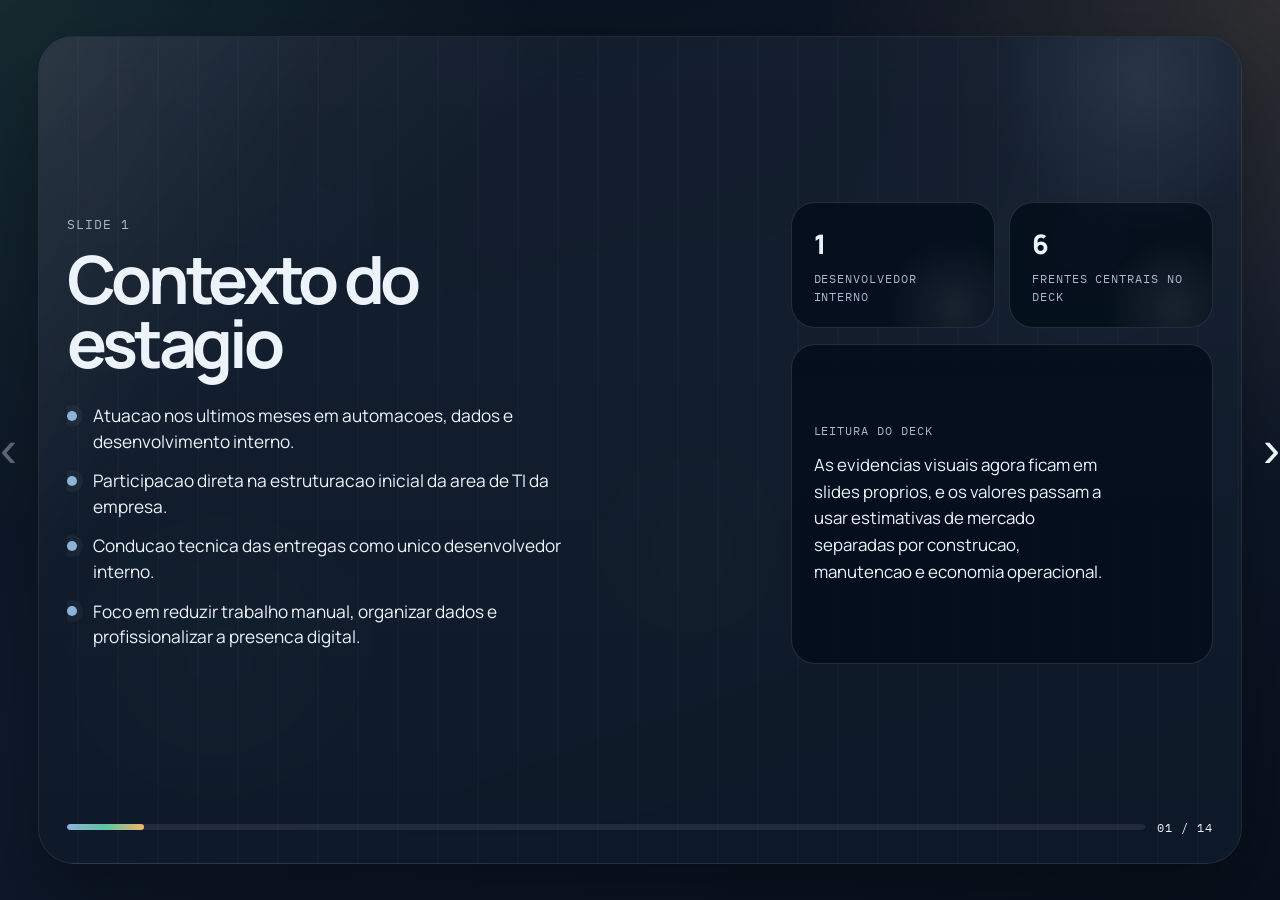
==== pages/slides-efetivacao/index.html @ 2daa108d "feat: adicionar estilo e estrutura para apresentação de slides - Criação do arquivo CSS para estiliz" ====
<!DOCTYPE html>
<html lang="pt-BR">
<head>
    <meta charset="UTF-8">
    <meta name="viewport" content="width=device-width, initial-scale=1.0">
    <title>Avaliacao de Estagio e Efetivacao</title>
    <link rel="icon" href="../../public/favicon.svg" type="image/svg+xml">
    <link rel="preconnect" href="https://fonts.googleapis.com">
    <link rel="preconnect" href="https://fonts.gstatic.com" crossorigin>
    <link href="https://fonts.googleapis.com/css2?family=Manrope:wght@400;500;600;700;800&family=IBM+Plex+Mono:wght@400;500&display=swap" rel="stylesheet">
    <link rel="stylesheet" href="styles.css">
</head>
<body>
    <div class="page-shell">
        <div class="ambient ambient-a"></div>
        <div class="ambient ambient-b"></div>
        <div class="ambient ambient-c"></div>

        <div class="deck-stage">
            <button class="nav-arrow prev" type="button" aria-label="Slide anterior">
                <span aria-hidden="true">&#8249;</span>
            </button>

            <div class="deck-card">
                <main class="deck">
                    <section class="slide active accent-slate" data-title="Contexto">
                        <div class="slide-grid">
                            <div class="slide-copy">
                                <p class="eyebrow">Slide 1</p>
                                <h2>Contexto do estagio</h2>
                                <ul class="bullet-list">
                                    <li>Atuacao nos ultimos meses em automacoes, dados e desenvolvimento interno.</li>
                                    <li>Participacao direta na estruturacao inicial da area de TI da empresa.</li>
                                    <li>Conducao tecnica das entregas como unico desenvolvedor interno.</li>
                                    <li>Foco em reduzir trabalho manual, organizar dados e profissionalizar a presenca digital.</li>
                                </ul>
                            </div>
                            <aside class="impact-panel">
                                <div class="metric-strip">
                                    <div class="metric-card">
                                        <span class="metric-value">1</span>
                                        <span class="metric-label">desenvolvedor interno</span>
                                    </div>
                                    <div class="metric-card">
                                        <span class="metric-value">6</span>
                                        <span class="metric-label">frentes centrais no deck</span>
                                    </div>
                                </div>
                                <div class="impact-card">
                                    <span class="impact-label">Leitura do deck</span>
                                    <p>As evidencias visuais agora ficam em slides proprios, e os valores passam a usar estimativas de mercado separadas por construcao, manutencao e economia operacional.</p>
                                </div>
                            </aside>
                        </div>
                    </section>

                    <section class="slide accent-emerald" data-title="RPA TMS Visual">
                        <div class="showcase-shell">
                            <div class="showcase-head">
                                <p class="eyebrow">Slide 2</p>
                                <h2 class="showcase-title">RPA TMS em operacao</h2>
                                <p class="showcase-summary">Registro real da automacao executando a rotina que antes dependia de trabalho repetitivo no TMS.</p>
                            </div>
                            <div class="showcase-frame">
                                <img class="showcase-image" src="images/foto1.png" alt="Automacao RPA TMS em execucao">
                            </div>
                            <div class="showcase-notes">
                                <article class="showcase-note wide">
                                    <h3>O que a imagem representa</h3>
                                    <ul class="detail-list">
                                        <li>Execucao automatica de cliques e navegacao no ambiente operacional do TMS.</li>
                                        <li>Substituicao de uma rotina repetitiva e sujeita a variacao manual.</li>
                                        <li>Exemplo pratico da automacao que gerou ganho recorrente de tempo para a operacao.</li>
                                    </ul>
                                </article>
                                <article class="showcase-note">
                                    <span class="impact-label">Mercado</span>
                                    <p>Projeto equivalente: R$ 12-16 mil.</p>
                                </article>
                                <article class="showcase-note">
                                    <span class="impact-label">Ganho</span>
                                    <p>160 horas por mes voltaram para a equipe.</p>
                                </article>
                            </div>
                        </div>
                    </section>

                    <section class="slide accent-amber" data-title="Metodo das Estimativas">
                        <div class="slide-grid">
                            <div class="slide-copy">
                                <p class="eyebrow">Slide 3</p>
                                <h2 class="wide-title">Metodo das estimativas</h2>
                                <ul class="bullet-list">
                                    <li>Os valores mostram equivalentes de mercado 2025-2026 para contratar fornecedor externo ou consultoria.</li>
                                    <li>Automacoes usam referencia publica de consultoria em torno de R$ 160/h.</li>
                                    <li>Site institucional usa faixa publicada para desenvolvimento profissional e manutencao mensal.</li>
                                    <li>CMS e ETL usam referencia de software sob medida entre R$ 120/h e R$ 180/h, com horas inferidas pelo escopo entregue.</li>
                                </ul>
                            </div>
                            <aside class="impact-panel">
                                <div class="estimate-grid">
                                    <article class="estimate-card">
                                        <span class="estimate-value">R$ 160/h</span>
                                        <span class="estimate-label">consultoria / analise de sistemas</span>
                                    </article>
                                    <article class="estimate-card">
                                        <span class="estimate-value">R$ 120-180/h</span>
                                        <span class="estimate-label">software sob medida</span>
                                    </article>
                                    <article class="estimate-card">
                                        <span class="estimate-value">R$ 45</span>
                                        <span class="estimate-label">Power BI Pro por usuario / mes</span>
                                    </article>
                                    <article class="estimate-card">
                                        <span class="estimate-value">R$ 200-800</span>
                                        <span class="estimate-label">manutencao mensal de site</span>
                                    </article>
                                </div>
                                <div class="impact-card">
                                    <span class="impact-label">Fontes usadas</span>
                                    <p>CFA, Portal Salario com base no CAGED, Huios Web, Hostinger, Aegis AI, JK Consultoria, Eden e editais publicos de 2025 para licenciamento Power BI.</p>
                                </div>
                                <p class="source-note">As horas de cada projeto sao inferencias conservadoras pelo escopo mostrado, nao um contrato fechado de mercado.</p>
                            </aside>
                        </div>
                    </section>

                    <section class="slide accent-emerald" data-title="Automacao RPA TMS">
                        <div class="slide-grid">
                            <div class="slide-copy">
                                <p class="eyebrow">Slide 4</p>
                                <h2>Automacao RPA TMS</h2>
                                <ul class="bullet-list">
                                    <li>Automacao de cliques em uma rotina do TMS antes executada manualmente por cerca de 5 pessoas.</li>
                                    <li>Cada ciclo consumia em torno de 20 minutos e a automacao recupera aproximadamente 160 horas por mes.</li>
                                    <li>O equivalente de mercado para construir esse fluxo fica entre R$ 12 mil e R$ 16 mil.</li>
                                    <li>Se a sustentacao fosse terceirizada, a faixa conservadora seria de R$ 600 a R$ 1.000 por mes.</li>
                                </ul>
                            </div>
                            <aside class="impact-panel">
                                <div class="estimate-grid">
                                    <article class="estimate-card">
                                        <span class="estimate-value">R$ 12-16 mil</span>
                                        <span class="estimate-label">equivalente de construcao</span>
                                    </article>
                                    <article class="estimate-card">
                                        <span class="estimate-value">R$ 600-1.000</span>
                                        <span class="estimate-label">sustentacao externa / mes</span>
                                    </article>
                                    <article class="estimate-card full">
                                        <span class="estimate-value">R$ 27 mil / ano</span>
                                        <span class="estimate-label">economia operacional direta com 160h / mes e base salarial de logistica</span>
                                    </article>
                                </div>
                                <div class="impact-card">
                                    <span class="impact-label">Faixa do 1o ano</span>
                                    <p>Somando construcao interna, manutencao evitada e horas operacionais devolvidas, o equivalente conservador fica entre R$ 46 mil e R$ 55 mil no primeiro ano.</p>
                                </div>
                                <p class="source-note">Base: CFA 2025 para hora tecnica e Portal Salario 03/2026 para assistente de logistica de transporte.</p>
                            </aside>
                        </div>
                    </section>

                    <section class="slide accent-slate" data-title="SIPROQUIM Visual">
                        <div class="showcase-shell">
                            <div class="showcase-head">
                                <p class="eyebrow">Slide 5</p>
                                <h2 class="showcase-title">Processo SIPROQUIM</h2>
                                <p class="showcase-summary">Captura do fluxo que passou a ser controlado e acompanhado automaticamente.</p>
                            </div>
                            <div class="showcase-frame">
                                <img class="showcase-image" src="images/foto2.png" alt="Processo SIPROQUIM automatizado">
                            </div>
                            <div class="showcase-notes">
                                <article class="showcase-note wide">
                                    <h3>Leitura rapida da imagem</h3>
                                    <ul class="detail-list">
                                        <li>Representa a etapa central do processo de regularizacao automatizado.</li>
                                        <li>Ajuda a visualizar o ganho de controle sobre um fluxo sensivel para conformidade.</li>
                                        <li>Mostra a passagem de um processo manual e lento para uma rotina mais rastreavel.</li>
                                    </ul>
                                </article>
                                <article class="showcase-note">
                                    <span class="impact-label">Prazo</span>
                                    <p>Menos de 1 dia no fluxo atual.</p>
                                </article>
                                <article class="showcase-note">
                                    <span class="impact-label">Mercado</span>
                                    <p>Entrega comparavel a R$ 9-13 mil.</p>
                                </article>
                            </div>
                        </div>
                    </section>

                    <section class="slide accent-slate" data-title="Automacao SIPROQUIM">
                        <div class="slide-grid">
                            <div class="slide-copy">
                                <p class="eyebrow">Slide 6</p>
                                <h2 class="wide-title">Automacao SIPROQUIM</h2>
                                <ul class="bullet-list">
                                    <li>O fluxo de regularizacao saiu de um prazo de 14 a 15 dias para processamento em menos de 1 dia.</li>
                                    <li>A automacao assumiu envio, controle e acompanhamento de um processo antes fortemente manual.</li>
                                    <li>O equivalente externo para construir esse fluxo fica entre R$ 9 mil e R$ 13 mil.</li>
                                    <li>A sustentacao terceirizada ficaria entre R$ 500 e R$ 800 por mes.</li>
                                </ul>
                            </div>
                            <aside class="impact-panel">
                                <div class="estimate-grid">
                                    <article class="estimate-card">
                                        <span class="estimate-value">R$ 9-13 mil</span>
                                        <span class="estimate-label">equivalente de construcao</span>
                                    </article>
                                    <article class="estimate-card">
                                        <span class="estimate-value">R$ 500-800</span>
                                        <span class="estimate-label">sustentacao externa / mes</span>
                                    </article>
                                    <article class="estimate-card full">
                                        <span class="estimate-value">15 dias -&gt; &lt; 1 dia</span>
                                        <span class="estimate-label">reducao de prazo com mais previsibilidade regulatoria</span>
                                    </article>
                                </div>
                                <div class="impact-card">
                                    <span class="impact-label">Faixa do 1o ano</span>
                                    <p>O primeiro ano de entrega equivalente varia entre R$ 15 mil e R$ 23 mil, sem monetizar o risco regulatorio reduzido por falta de historico interno de multas.</p>
                                </div>
                                <p class="source-note">Base: CFA 2025 para hora tecnica. O beneficio regulatorio foi mantido qualitativo para evitar um numero arbitrario.</p>
                            </aside>
                        </div>
                    </section>

                    <section class="slide accent-amber" data-title="Site Institucional">
                        <div class="site-overview">
                            <header class="site-overview-header">
                                <div class="site-heading-block">
                                    <p class="eyebrow">Slide 7</p>
                                    <h2 class="site-title">Evolucao do site institucional</h2>
                                    <p class="site-lead">A entrega saiu de um portal institucional inicial para uma base mais madura, pronta para CMS, novas secoes e manutencao mais previsivel.</p>
                                </div>
                                <div class="site-value-rail">
                                    <article class="site-value-pill">
                                        <span class="site-value-label">Primeira versao</span>
                                        <strong>R$ 3-8 mil</strong>
                                    </article>
                                    <article class="site-value-pill">
                                        <span class="site-value-label">Segunda versao</span>
                                        <strong>R$ 8-25 mil</strong>
                                    </article>
                                    <article class="site-value-pill wide">
                                        <span class="site-value-label">Faixa do 1o ano</span>
                                        <strong>R$ 12-45 mil</strong>
                                    </article>
                                </div>
                            </header>

                            <div class="site-showcase-grid">
                                <article class="site-stage-card">
                                    <div class="site-stage-top">
                                        <span class="site-stage-tag">Primeira versao</span>
                                        <h3>Portal institucional inicial</h3>
                                    </div>
                                    <div class="site-stage-frame">
                                        <img class="site-stage-image" src="images/foto3.png" alt="Primeira versao do site institucional da Rodogarcia">
                                    </div>
                                    <ul class="detail-list compact-detail-list">
                                        <li>Estrutura inicial do portal institucional da Rodogarcia.</li>
                                        <li>Apresentacao de empresa, servicos e presenca digital propria.</li>
                                    </ul>
                                </article>

                                <article class="site-stage-card emphasis">
                                    <div class="site-stage-top">
                                        <span class="site-stage-tag">Segunda versao</span>
                                        <h3>Evolucao em construcao</h3>
                                    </div>
                                    <div class="site-stage-frame">
                                        <img class="site-stage-image" src="images/foto6.png" alt="Segunda versao do site da Rodogarcia em desenvolvimento">
                                    </div>
                                    <ul class="detail-list compact-detail-list">
                                        <li>Evolucao visual, estrutural e de maturidade do projeto.</li>
                                        <li>Base preparada para crescer junto do CMS e de novas funcoes.</li>
                                    </ul>
                                </article>
                            </div>

                        </div>
                    </section>

                    <section class="slide accent-emerald" data-title="CMS Visual">
                        <div class="showcase-shell">
                            <div class="showcase-head">
                                <p class="eyebrow">Slide 8</p>
                                <h2 class="showcase-title">Dashboard do CMS</h2>
                                <p class="showcase-summary">Painel administrativo criado separadamente do portal publico para dar autonomia de gestao e abrir espaco para novas funcoes.</p>
                            </div>
                            <div class="showcase-frame">
                                <img class="showcase-image" src="images/foto7.png" alt="Dashboard do CMS do site">
                            </div>
                            <div class="showcase-notes">
                                <article class="showcase-note wide">
                                    <h3>O que mudou com o CMS</h3>
                                    <ul class="detail-list">
                                        <li>A imagem mostra a camada administrativa criada para gestao de conteudo.</li>
                                        <li>O sistema foi separado do site publico para permitir manutencao e evolucao com menos risco.</li>
                                        <li>Com isso, o portal deixa de ser so institucional e passa a ter operacao propria.</li>
                                    </ul>
                                </article>
                                <article class="showcase-note">
                                    <span class="impact-label">Construcao</span>
                                    <p>Faixa de R$ 10-22 mil.</p>
                                </article>
                                <article class="showcase-note">
                                    <span class="impact-label">Manutencao</span>
                                    <p>Faixa de R$ 500-1.100 por mes.</p>
                                </article>
                            </div>
                        </div>
                    </section>

                    <section class="slide accent-emerald" data-title="CMS para Marketing">
                        <div class="slide-grid">
                            <div class="slide-copy">
                                <p class="eyebrow">Slide 9</p>
                                <h2 class="wide-title">Sistema CMS para marketing</h2>
                                <ul class="bullet-list">
                                    <li>O site deixou de ser apenas institucional e passou a contar com uma camada administrativa separada.</li>
                                    <li>Considerando desenvolvimento sob medida, o equivalente externo fica entre R$ 10 mil e R$ 22 mil.</li>
                                    <li>Para manutencao e ajustes evolutivos, a faixa conservadora seria de R$ 500 a R$ 1.100 por mes.</li>
                                    <li>Isso reduz dependencia tecnica para publicacao e prepara o projeto para novas funcionalidades.</li>
                                </ul>
                            </div>
                            <aside class="impact-panel">
                                <div class="estimate-grid">
                                    <article class="estimate-card">
                                        <span class="estimate-value">R$ 10-22 mil</span>
                                        <span class="estimate-label">equivalente de construcao</span>
                                    </article>
                                    <article class="estimate-card">
                                        <span class="estimate-value">R$ 500-1.100</span>
                                        <span class="estimate-label">sustentacao externa / mes</span>
                                    </article>
                                    <article class="estimate-card full">
                                        <span class="estimate-value">2 camadas</span>
                                        <span class="estimate-label">site publico e sistema administrativo separados</span>
                                    </article>
                                </div>
                                <div class="impact-card">
                                    <span class="impact-label">Faixa do 1o ano</span>
                                    <p>O valor equivalente do primeiro ano do CMS fica entre R$ 16 mil e R$ 35 mil, sem incluir futuras expansoes de modulo.</p>
                                </div>
                                <p class="source-note">Base: Aegis AI 01/2026 para hora de software sob medida e manutencao evolutiva.</p>
                            </aside>
                        </div>
                    </section>

                    <section class="slide accent-slate" data-title="ETL Visual">
                        <div class="showcase-shell">
                            <div class="showcase-head">
                                <p class="eyebrow">Slide 10</p>
                                <h2 class="showcase-title">Sistema ETL / extracao de dados</h2>
                                <p class="showcase-summary">Registro do codigo que estruturou a coleta, transformacao e consolidacao de dados internos.</p>
                            </div>
                            <div class="showcase-frame">
                                <img class="showcase-image" src="images/foto5.png" alt="Sistema ETL e extracao de dados em codigo">
                            </div>
                            <div class="showcase-notes">
                                <article class="showcase-note wide">
                                    <h3>O que a imagem representa</h3>
                                    <ul class="detail-list">
                                        <li>Trecho real do sistema responsavel por consolidar e tratar informacoes de fontes distintas.</li>
                                        <li>Materializa a camada tecnica que deixou os dados prontos para uso analitico.</li>
                                        <li>Serve de base para dashboards, relatorios e novas automacoes internas.</li>
                                    </ul>
                                </article>
                                <article class="showcase-note">
                                    <span class="impact-label">Mercado</span>
                                    <p>Projeto comparavel a R$ 20-40 mil.</p>
                                </article>
                                <article class="showcase-note">
                                    <span class="impact-label">Base</span>
                                    <p>ETL como fundacao de dados para BI.</p>
                                </article>
                            </div>
                        </div>
                    </section>

                    <section class="slide accent-slate" data-title="Infraestrutura de Dados">
                        <div class="slide-grid">
                            <div class="slide-copy">
                                <p class="eyebrow">Slide 11</p>
                                <h2 class="wide-title">Infraestrutura de dados (ETL)</h2>
                                <ul class="bullet-list">
                                    <li>Projeto mais complexo do periodo, desenvolvido em Java para consolidar diferentes fontes internas.</li>
                                    <li>O equivalente de mercado para um escopo desse porte fica entre R$ 20 mil e R$ 40 mil.</li>
                                    <li>Uma manutencao evolutiva terceirizada desse pipeline ficaria entre R$ 700 e R$ 1.800 por mes.</li>
                                    <li>Foi a base que permitiu organizar dados, acelerar analise e sustentar dashboards futuros.</li>
                                </ul>
                            </div>
                            <aside class="impact-panel">
                                <div class="estimate-grid">
                                    <article class="estimate-card">
                                        <span class="estimate-value">R$ 20-40 mil</span>
                                        <span class="estimate-label">equivalente de construcao</span>
                                    </article>
                                    <article class="estimate-card">
                                        <span class="estimate-value">R$ 700-1.800</span>
                                        <span class="estimate-label">sustentacao externa / mes</span>
                                    </article>
                                    <article class="estimate-card full">
                                        <span class="estimate-value">R$ 70 / h</span>
                                        <span class="estimate-label">media salarial nacional de engenheiro de dados como referencia complementar de senioridade</span>
                                    </article>
                                </div>
                                <div class="impact-card">
                                    <span class="impact-label">Faixa do 1o ano</span>
                                    <p>Considerando construcao e manutencao anual, o ETL representa entre R$ 28 mil e R$ 62 mil em entrega equivalente de mercado no primeiro ano.</p>
                                </div>
                                <p class="source-note">Base: Aegis AI 01/2026 para software sob medida e Portal Salario 03/2026 para engenheiro de dados.</p>
                            </aside>
                        </div>
                    </section>

                    <section class="slide accent-amber" data-title="Power BI Visual">
                        <div class="showcase-shell">
                            <div class="showcase-head">
                                <p class="eyebrow">Slide 12</p>
                                <h2 class="showcase-title">Dashboard Power BI</h2>
                                <p class="showcase-summary">Painel conectado a base tratada para acompanhar indicadores e apoiar leitura operacional.</p>
                            </div>
                            <div class="showcase-frame">
                                <img class="showcase-image" src="images/foto4.png" alt="Dashboard Power BI">
                            </div>
                            <div class="showcase-notes">
                                <article class="showcase-note wide">
                                    <h3>O que a imagem mostra</h3>
                                    <ul class="detail-list">
                                        <li>Visualizacao consolidada de indicadores em um painel unico.</li>
                                        <li>Transformacao da base do ETL em leitura pratica para decisao.</li>
                                        <li>Estrutura criada para identificar gargalos e acompanhar a operacao com mais velocidade.</li>
                                    </ul>
                                </article>
                                <article class="showcase-note">
                                    <span class="impact-label">Construcao</span>
                                    <p>Faixa de R$ 3-5 mil.</p>
                                </article>
                                <article class="showcase-note">
                                    <span class="impact-label">Licencas</span>
                                    <p>5 usuarios Pro: R$ 225 por mes.</p>
                                </article>
                            </div>
                        </div>
                    </section>

                    <section class="slide accent-amber" data-title="Business Intelligence">
                        <div class="slide-grid">
                            <div class="slide-copy">
                                <p class="eyebrow">Slide 13</p>
                                <h2 class="wide-title">Business Intelligence (Power BI)</h2>
                                <ul class="bullet-list">
                                    <li>Os dashboards passaram a usar a base estruturada pelo ETL para leitura operacional mais rapida.</li>
                                    <li>Um projeto de dashboard corporativo desse porte equivale a aproximadamente R$ 3 mil a R$ 5 mil em desenvolvimento.</li>
                                    <li>Suporte e ajustes recorrentes por fornecedor externo ficariam entre R$ 500 e R$ 1.000 por mes.</li>
                                    <li>Como referencia publica de plataforma, 5 licencas Power BI Pro representam cerca de R$ 225 por mes.</li>
                                </ul>
                            </div>
                            <aside class="impact-panel">
                                <div class="estimate-grid">
                                    <article class="estimate-card">
                                        <span class="estimate-value">R$ 3-5 mil</span>
                                        <span class="estimate-label">equivalente de construcao</span>
                                    </article>
                                    <article class="estimate-card">
                                        <span class="estimate-value">R$ 500-1.000</span>
                                        <span class="estimate-label">sustentacao externa / mes</span>
                                    </article>
                                    <article class="estimate-card full">
                                        <span class="estimate-value">R$ 225 / mes</span>
                                        <span class="estimate-label">referencia publica para 5 licencas Power BI Pro</span>
                                    </article>
                                </div>
                                <div class="impact-card">
                                    <span class="impact-label">Faixa do 1o ano</span>
                                    <p>Sem contar licencas, o equivalente da entrega e manutencao do primeiro ano fica entre R$ 9 mil e R$ 17 mil. Com 5 licencas Pro, a operacao adiciona cerca de R$ 3 mil por ano.</p>
                                </div>
                                <p class="source-note">Base: JK Consultoria 2026, Eden 2026 e editais publicos de 2025 para referencia de licenca Power BI Pro.</p>
                            </aside>
                        </div>
                    </section>

                    <section class="slide accent-emerald" data-title="Evolucao da TI">
                        <div class="slide-grid">
                            <div class="slide-copy">
                                <p class="eyebrow">Slide 14</p>
                                <h2 class="wide-title">Valor entregue e proximo passo</h2>
                                <ul class="bullet-list">
                                    <li>Somando as frentes principais, a equivalencia conservadora de mercado no primeiro ano fica entre R$ 127 mil e R$ 237 mil.</li>
                                    <li>Essa faixa nao inclui multas evitadas, expansoes futuras, hospedagem adicional ou novas automacoes derivadas da base criada.</li>
                                    <li>O estagio deixou legado em automacao, dados, BI e presenca digital com ativos internos reutilizaveis.</li>
                                    <li>O proximo passo e consolidar documentacao, priorizar novas automacoes e continuar evoluindo dados e sistemas como estrutura permanente.</li>
                                </ul>
                            </div>
                            <aside class="impact-panel">
                                <div class="metric-strip">
                                    <div class="metric-card">
                                        <span class="metric-value">R$ 127-237 mil</span>
                                        <span class="metric-label">equivalente conservador no 1o ano</span>
                                    </div>
                                    <div class="metric-card">
                                        <span class="metric-value">6</span>
                                        <span class="metric-label">frentes com valor estimado</span>
                                    </div>
                                </div>
                                <div class="impact-card">
                                    <span class="impact-label">Leitura executiva</span>
                                    <p>Mais do que tarefas isoladas, o periodo criou uma fundacao interna que reduz dependencia externa e acelera as proximas entregas de TI da empresa.</p>
                                </div>
                                <p class="source-note">Faixa final montada a partir das estimativas individuais dos slides anteriores, sempre em modo conservador.</p>
                            </aside>
                        </div>
                    </section>
                </main>

                <footer class="card-footer">
                    <div class="progress-shell" aria-hidden="true">
                        <div class="progress-bar" id="progress-bar"></div>
                    </div>
                    <span id="slide-indicator">01 / 14</span>
                </footer>
            </div>

            <button class="nav-arrow next" type="button" aria-label="Proximo slide">
                <span aria-hidden="true">&#8250;</span>
            </button>
        </div>
    </div>

    <script src="script.js"></script>
</body>
</html>
---- pages/slides-efetivacao/styles.css ----
:root {
    --bg-main: #0c1524;
    --bg-panel: rgba(10, 22, 38, 0.82);
    --bg-panel-strong: rgba(4, 14, 27, 0.84);
    --line-soft: rgba(255, 255, 255, 0.08);
    --line-strong: rgba(255, 255, 255, 0.12);
    --text-main: #edf3fb;
    --text-muted: #a9b8c8;
    --accent-slate: #8cb3d9;
    --shadow-main: 0 28px 72px rgba(0, 0, 0, 0.34);
    --radius-xl: 36px;
    --radius-lg: 24px;
    --transition-main: 260ms ease;
}

* {
    box-sizing: border-box;
}

html,
body {
    margin: 0;
    min-height: 100%;
}

body {
    font-family: "Manrope", sans-serif;
    background:
        radial-gradient(circle at top left, rgba(95, 195, 164, 0.14), transparent 34%),
        radial-gradient(circle at top right, rgba(242, 181, 107, 0.15), transparent 30%),
        linear-gradient(160deg, #09111d 0%, #0f1a2c 54%, #08101c 100%);
    color: var(--text-main);
    overflow: hidden;
}

.page-shell {
    position: relative;
    min-height: 100vh;
    padding: clamp(16px, 2vw, 28px);
    display: flex;
    align-items: center;
    justify-content: center;
    isolation: isolate;
}

.ambient {
    position: absolute;
    border-radius: 999px;
    filter: blur(18px);
    opacity: 0.4;
    pointer-events: none;
    z-index: -1;
}

.ambient-a {
    width: 260px;
    height: 260px;
    top: 12%;
    right: 5%;
    background: radial-gradient(circle, rgba(140, 179, 217, 0.42), transparent 72%);
}

.ambient-b {
    width: 340px;
    height: 340px;
    bottom: 8%;
    left: 4%;
    background: radial-gradient(circle, rgba(95, 195, 164, 0.34), transparent 70%);
}

.ambient-c {
    width: 210px;
    height: 210px;
    top: 50%;
    left: 46%;
    background: radial-gradient(circle, rgba(242, 181, 107, 0.26), transparent 74%);
}

.brand-kicker,
.eyebrow,
.impact-label,
.metric-label,
#slide-indicator {
    font-family: "IBM Plex Mono", monospace;
    letter-spacing: 0.08em;
    text-transform: uppercase;
}

.deck-stage {
    position: relative;
    width: min(1500px, 100%);
    padding-inline: 12px;
}

.deck-card {
    position: relative;
    height: min(92vh, 920px);
    min-height: min(92vh, 920px);
    padding: clamp(18px, 2.2vw, 32px);
    border-radius: var(--radius-xl);
    border: 1px solid var(--line-soft);
    background:
        linear-gradient(135deg, rgba(255, 255, 255, 0.05), transparent 28%),
        linear-gradient(180deg, rgba(255, 255, 255, 0.04), rgba(255, 255, 255, 0.015)),
        var(--bg-panel);
    box-shadow: var(--shadow-main);
    backdrop-filter: blur(20px);
    overflow: hidden;
    display: grid;
    grid-template-rows: 1fr auto;
    gap: 18px;
}

.deck-card::before {
    content: "";
    position: absolute;
    inset: 0;
    border-radius: inherit;
    background:
        linear-gradient(120deg, rgba(255, 255, 255, 0.05), transparent 20%),
        repeating-linear-gradient(
            90deg,
            transparent,
            transparent 38px,
            rgba(255, 255, 255, 0.022) 39px,
            rgba(255, 255, 255, 0.022) 40px
        );
    pointer-events: none;
}

.deck-card::after {
    content: "";
    position: absolute;
    width: 320px;
    height: 320px;
    top: -120px;
    right: -60px;
    border-radius: 50%;
    background: radial-gradient(circle, rgba(140, 179, 217, 0.14), transparent 68%);
    pointer-events: none;
}

.card-footer,
.slide-grid,
.showcase-shell {
    position: relative;
    z-index: 1;
}

#slide-indicator {
    color: var(--text-main);
    font-size: 0.78rem;
    white-space: nowrap;
}

.deck {
    position: relative;
    min-height: 0;
}

.slide {
    position: absolute;
    inset: 0;
    min-height: 0;
    opacity: 0;
    visibility: hidden;
    overflow: hidden;
    transform: translateY(18px);
    transition:
        opacity var(--transition-main),
        transform var(--transition-main),
        visibility var(--transition-main);
}

.slide.active {
    opacity: 1;
    visibility: visible;
    transform: translateY(0);
}

.slide-grid {
    display: grid;
    grid-template-columns: minmax(0, 1.55fr) minmax(300px, 0.95fr);
    gap: clamp(22px, 3vw, 34px);
    min-height: 100%;
}

.slide-copy,
.impact-panel {
    display: flex;
    flex-direction: column;
}

.slide-copy {
    justify-content: center;
    min-width: 0;
}

.eyebrow {
    margin: 0 0 14px;
    color: var(--text-muted);
    font-size: 0.82rem;
}

.slide-copy h2 {
    margin: 0;
    font-size: clamp(2.8rem, 5.2vw, 5.4rem);
    line-height: 0.96;
    letter-spacing: -0.065em;
    max-width: 8.5ch;
}

.bullet-list {
    list-style: none;
    margin: 28px 0 0;
    padding: 0;
    display: grid;
    gap: 14px;
    max-width: 54ch;
}

.bullet-list li {
    position: relative;
    padding-left: 26px;
    font-size: clamp(1rem, 1.35vw, 1.2rem);
    line-height: 1.48;
    color: var(--text-main);
}

.bullet-list li::before {
    content: "";
    position: absolute;
    left: 0;
    top: 0.72em;
    width: 10px;
    height: 10px;
    border-radius: 50%;
    transform: translateY(-50%);
    background: var(--accent-slate);
    box-shadow: 0 0 0 6px rgba(255, 255, 255, 0.04);
}

.impact-panel {
    justify-content: center;
    gap: 16px;
}

.visual-panel {
    justify-content: flex-start;
}

.metric-strip {
    display: grid;
    grid-template-columns: repeat(2, minmax(0, 1fr));
    gap: 14px;
}

.metric-card,
.impact-card {
    position: relative;
    padding: 22px;
    border-radius: var(--radius-lg);
    background: var(--bg-panel-strong);
    border: 1px solid var(--line-strong);
    overflow: hidden;
}

.metric-card::after,
.impact-card::after {
    content: "";
    position: absolute;
    inset: auto -18% -46% auto;
    width: 150px;
    height: 150px;
    border-radius: 50%;
    background: radial-gradient(circle, rgba(255, 255, 255, 0.08), transparent 66%);
}

.metric-value {
    display: block;
    font-size: clamp(1.55rem, 2.1vw, 2.5rem);
    font-weight: 800;
    letter-spacing: -0.04em;
}

.metric-label {
    display: block;
    margin-top: 8px;
    color: var(--text-muted);
    font-size: 0.74rem;
    line-height: 1.45;
}

.impact-card {
    min-height: min(38vh, 320px);
    display: flex;
    flex-direction: column;
    justify-content: center;
}

.impact-label {
    color: var(--text-muted);
    font-size: 0.78rem;
}

.impact-card p {
    margin: 14px 0 0;
    max-width: 30ch;
    font-size: clamp(1rem, 1.32vw, 1.15rem);
    line-height: 1.58;
}

.estimate-grid {
    display: grid;
    grid-template-columns: repeat(2, minmax(0, 1fr));
    gap: 14px;
}

.estimate-card,
.showcase-note {
    position: relative;
    padding: 18px;
    border-radius: var(--radius-lg);
    background: var(--bg-panel-strong);
    border: 1px solid var(--line-strong);
    overflow: hidden;
}

.estimate-card::after,
.showcase-note::after {
    content: "";
    position: absolute;
    inset: auto -18% -46% auto;
    width: 130px;
    height: 130px;
    border-radius: 50%;
    background: radial-gradient(circle, rgba(255, 255, 255, 0.08), transparent 66%);
}

.estimate-card.full,
.showcase-note.wide {
    grid-column: 1 / -1;
}

.estimate-value {
    position: relative;
    z-index: 1;
    display: block;
    font-size: clamp(1.35rem, 2vw, 2.2rem);
    font-weight: 800;
    letter-spacing: -0.05em;
}

.estimate-label,
.source-note {
    font-family: "IBM Plex Mono", monospace;
}

.estimate-label {
    position: relative;
    z-index: 1;
    display: block;
    margin-top: 8px;
    color: var(--text-muted);
    font-size: 0.72rem;
    line-height: 1.45;
    text-transform: uppercase;
    letter-spacing: 0.08em;
}

.source-note {
    margin: 0;
    color: var(--text-muted);
    font-size: 0.72rem;
    line-height: 1.5;
    letter-spacing: 0.03em;
}

.wide-title {
    max-width: 11ch;
    font-size: clamp(2.5rem, 4.4vw, 4.7rem);
}

.showcase-shell {
    min-height: 100%;
    height: 100%;
    display: grid;
    grid-template-areas:
        "frame frame"
        "head notes";
    grid-template-columns: minmax(300px, 0.82fr) minmax(0, 1.18fr);
    grid-template-rows: minmax(0, 1fr) auto;
    gap: 16px;
}

.showcase-head {
    grid-area: head;
    max-width: none;
    display: grid;
    gap: 8px;
    align-content: start;
}

.showcase-head .eyebrow {
    margin: 0;
}

.showcase-title {
    margin: 0;
    font-size: clamp(2rem, 3.5vw, 3.4rem);
    line-height: 1;
    letter-spacing: -0.055em;
    max-width: none;
}

.showcase-summary {
    margin: 0;
    max-width: 58ch;
    font-size: clamp(0.96rem, 1.15vw, 1.05rem);
    line-height: 1.42;
    color: var(--text-muted);
}

.showcase-frame {
    grid-area: frame;
    position: relative;
    min-height: 0;
    height: 100%;
    overflow: hidden;
    border-radius: calc(var(--radius-lg) + 4px);
    border: 1px solid var(--line-strong);
    background:
        linear-gradient(180deg, rgba(255, 255, 255, 0.03), rgba(255, 255, 255, 0.015)),
        rgba(4, 14, 27, 0.84);
    display: grid;
    place-items: center;
    padding: 12px;
}

.showcase-image {
    width: 100%;
    height: 100%;
    max-height: 100%;
    object-fit: contain;
    object-position: center;
}

.showcase-notes {
    grid-area: notes;
    display: grid;
    grid-template-columns: repeat(2, minmax(0, 1fr));
    gap: 12px;
    align-content: start;
}

.showcase-note {
    padding: 16px;
}

.showcase-note.wide {
    grid-column: 1 / -1;
}

.showcase-note h3 {
    position: relative;
    z-index: 1;
    margin: 0;
    font-size: 1rem;
    letter-spacing: -0.03em;
}

.showcase-note p {
    position: relative;
    z-index: 1;
    margin: 10px 0 0;
    font-size: 0.98rem;
    line-height: 1.5;
}

.project-visual-card,
.visual-note-card,
.site-shot-card {
    position: relative;
    padding: 18px;
    border-radius: var(--radius-lg);
    background: var(--bg-panel-strong);
    border: 1px solid var(--line-strong);
    overflow: hidden;
}

.project-visual-card::after,
.visual-note-card::after,
.site-shot-card::after {
    content: "";
    position: absolute;
    inset: auto -18% -46% auto;
    width: 140px;
    height: 140px;
    border-radius: 50%;
    background: radial-gradient(circle, rgba(255, 255, 255, 0.08), transparent 66%);
}

.project-visual-frame,
.site-shot-frame {
    position: relative;
    overflow: hidden;
    border-radius: 18px;
    border: 1px solid rgba(255, 255, 255, 0.08);
    background: rgba(5, 14, 24, 0.76);
}

.project-visual-frame {
    aspect-ratio: 16 / 9;
}

.project-visual,
.site-shot {
    display: block;
    width: 100%;
    height: 100%;
    object-fit: contain;
    object-position: center;
}

.visual-note-card h3,
.site-shot-copy h3 {
    position: relative;
    z-index: 1;
    margin: 0;
    font-size: 1rem;
    letter-spacing: -0.03em;
}

.detail-list {
    position: relative;
    z-index: 1;
    list-style: none;
    margin: 12px 0 0;
    padding: 0;
    display: grid;
    gap: 10px;
}

.detail-list li {
    position: relative;
    padding-left: 18px;
    font-size: 0.93rem;
    line-height: 1.45;
    color: var(--text-main);
}

.detail-list li::before {
    content: "";
    position: absolute;
    left: 0;
    top: 0.66em;
    width: 7px;
    height: 7px;
    border-radius: 50%;
    transform: translateY(-50%);
    background: var(--accent-slate);
    box-shadow: 0 0 0 5px rgba(255, 255, 255, 0.04);
}

.site-overview {
    min-height: 100%;
    display: grid;
    grid-template-rows: auto minmax(0, 1fr);
    gap: 16px;
}

.site-overview-header {
    display: grid;
    grid-template-columns: minmax(0, 1.15fr) minmax(320px, 0.85fr);
    gap: 18px;
    align-items: start;
}

.site-heading-block {
    display: grid;
    gap: 8px;
}

.site-heading-block .eyebrow {
    margin: 0;
}

.site-title {
    margin: 0;
    max-width: 8ch;
    font-size: clamp(2.15rem, 3.6vw, 3.7rem);
    line-height: 0.96;
    letter-spacing: -0.06em;
}

.site-lead {
    margin: 0;
    max-width: 56ch;
    color: var(--text-muted);
    font-size: clamp(0.98rem, 1.18vw, 1.08rem);
    line-height: 1.45;
}

.site-value-rail {
    display: grid;
    grid-template-columns: repeat(2, minmax(0, 1fr));
    gap: 12px;
}

.site-value-pill {
    position: relative;
    padding: 16px 18px;
    border-radius: 20px;
    border: 1px solid var(--line-strong);
    background:
        linear-gradient(180deg, rgba(255, 255, 255, 0.045), rgba(255, 255, 255, 0.018)),
        var(--bg-panel-strong);
    overflow: hidden;
}

.site-value-pill::after {
    content: "";
    position: absolute;
    inset: auto -16% -38% auto;
    width: 120px;
    height: 120px;
    border-radius: 50%;
    background: radial-gradient(circle, rgba(255, 255, 255, 0.08), transparent 68%);
}

.site-value-pill.wide {
    grid-column: 1 / -1;
}

.site-value-label {
    position: relative;
    z-index: 1;
    display: block;
    color: var(--text-muted);
    font-family: "IBM Plex Mono", monospace;
    font-size: 0.72rem;
    letter-spacing: 0.08em;
    text-transform: uppercase;
}

.site-value-pill strong {
    position: relative;
    z-index: 1;
    display: block;
    margin-top: 8px;
    font-size: clamp(1.45rem, 2vw, 2.15rem);
    letter-spacing: -0.05em;
}

.site-showcase-grid {
    min-height: 0;
    display: grid;
    grid-template-columns: repeat(2, minmax(0, 1fr));
    gap: 16px;
}

.site-stage-card {
    position: relative;
    min-width: 0;
    min-height: 0;
    display: grid;
    grid-template-rows: auto minmax(0, 1fr) auto;
    gap: 12px;
    padding: 16px;
    border-radius: 24px;
    border: 1px solid var(--line-strong);
    background:
        linear-gradient(180deg, rgba(255, 255, 255, 0.04), rgba(255, 255, 255, 0.015)),
        var(--bg-panel-strong);
    overflow: hidden;
}

.site-stage-card::after {
    content: "";
    position: absolute;
    inset: auto -18% -42% auto;
    width: 140px;
    height: 140px;
    border-radius: 50%;
    background: radial-gradient(circle, rgba(255, 255, 255, 0.075), transparent 66%);
}

.site-stage-card.emphasis {
    border-color: rgba(95, 195, 164, 0.28);
    box-shadow: inset 0 0 0 1px rgba(95, 195, 164, 0.08);
}

.site-stage-top {
    position: relative;
    z-index: 1;
    display: grid;
    gap: 6px;
}

.site-stage-tag {
    color: var(--text-muted);
    font-family: "IBM Plex Mono", monospace;
    font-size: 0.72rem;
    letter-spacing: 0.08em;
    text-transform: uppercase;
}

.site-stage-top h3 {
    margin: 0;
    font-size: 1.05rem;
    letter-spacing: -0.03em;
}

.site-stage-frame {
    position: relative;
    min-height: 0;
    aspect-ratio: 16 / 9;
    display: grid;
    overflow: hidden;
    border-radius: 18px;
    border: 1px solid rgba(255, 255, 255, 0.08);
    background: rgba(5, 14, 24, 0.76);
    padding: 8px;
}

.site-stage-image {
    display: block;
    width: 100%;
    height: 100%;
    object-fit: cover;
    object-position: top center;
    border-radius: 12px;
}

.compact-detail-list {
    margin-top: 0;
    gap: 8px;
}

.compact-detail-list li {
    font-size: 0.92rem;
    line-height: 1.38;
}

.site-summary-strip {
    display: flex;
    align-items: center;
    justify-content: space-between;
    gap: 16px;
    padding: 14px 18px;
    border-radius: 18px;
    border: 1px solid var(--line-strong);
    background: rgba(4, 14, 27, 0.68);
}

.site-summary-text {
    margin: 0;
    max-width: 72ch;
    font-size: 0.98rem;
    line-height: 1.45;
}

.card-footer {
    display: flex;
    align-items: center;
    gap: 12px;
}

.progress-shell {
    flex: 1;
    height: 6px;
    border-radius: 999px;
    background: rgba(255, 255, 255, 0.08);
    overflow: hidden;
}

.progress-bar {
    height: 100%;
    width: 12.5%;
    border-radius: inherit;
    background: linear-gradient(90deg, #8cb3d9 0%, #5fc3a4 50%, #f2b56b 100%);
    transition: width var(--transition-main);
}

.nav-arrow {
    position: absolute;
    top: 50%;
    z-index: 3;
    width: 42px;
    height: 90px;
    border: none;
    border-radius: 0;
    background: transparent;
    color: var(--text-main);
    display: grid;
    place-items: center;
    font-size: 3.2rem;
    line-height: 1;
    cursor: pointer;
    transform: translateY(-50%);
    transition:
        transform var(--transition-main),
        color var(--transition-main),
        opacity var(--transition-main);
}

.nav-arrow.prev {
    left: -38px;
}

.nav-arrow.next {
    right: -38px;
}

.nav-arrow:hover,
.nav-arrow:focus-visible {
    color: #ffffff;
    transform: translateY(-50%) scale(1.06);
    outline: none;
}

.nav-arrow:disabled {
    opacity: 0.35;
    cursor: not-allowed;
    transform: translateY(-50%);
}

.accent-slate {
    --accent-slate: #8cb3d9;
}

.accent-amber {
    --accent-slate: #f2b56b;
}

.accent-emerald {
    --accent-slate: #5fc3a4;
}

@media (max-width: 1120px) {
    body {
        overflow: auto;
    }

    .page-shell {
        align-items: flex-start;
    }

    .deck-stage {
        padding-inline: 18px;
        padding-block: 8px;
    }

    .deck-card {
        height: auto;
        min-height: auto;
    }

    .deck,
    .slide-grid {
        min-height: 0;
    }

    .slide {
        position: relative;
        inset: auto;
        display: none;
        transform: none;
    }

    .slide.active {
        display: block;
    }

    .slide-grid {
        grid-template-columns: 1fr;
    }

    .site-overview-header,
    .site-showcase-grid,
    .site-summary-strip {
        grid-template-columns: 1fr;
    }

    .site-overview-header,
    .site-summary-strip {
        display: grid;
    }

    .site-value-rail {
        grid-template-columns: repeat(2, minmax(0, 1fr));
    }

    .showcase-shell {
        height: auto;
        grid-template-areas:
            "frame"
            "head"
            "notes";
        grid-template-columns: 1fr;
        grid-template-rows: auto auto auto;
    }

    .showcase-notes {
        grid-template-columns: 1fr;
    }

    .showcase-note.wide {
        grid-column: auto;
    }

    .slide-copy h2,
    .deck-title,
    .impact-card p {
        max-width: 100%;
    }

    .impact-card {
        min-height: 0;
    }

    .site-stage-frame {
        min-height: 250px;
    }
}

@media (max-width: 720px) {
    .page-shell {
        padding: 12px;
    }

    .deck-stage {
        padding-inline: 8px;
    }

    .deck-card {
        padding: 20px 18px;
        border-radius: 26px;
    }

    .slide-copy h2 {
        font-size: clamp(2.3rem, 11vw, 3.6rem);
    }

    .metric-strip {
        grid-template-columns: 1fr;
    }

    .estimate-grid,
    .site-value-rail,
    .site-showcase-grid {
        grid-template-columns: 1fr;
    }

    .estimate-card.full {
        grid-column: auto;
    }

    .site-value-pill.wide {
        grid-column: auto;
    }

    .showcase-frame {
        height: auto;
        min-height: 240px;
        padding: 12px;
    }

    .showcase-title {
        max-width: 100%;
    }

    .site-title {
        max-width: 100%;
        font-size: clamp(2rem, 10vw, 3rem);
    }

    .site-stage-card {
        padding: 14px;
    }

    .site-stage-frame {
        min-height: 180px;
    }

    .site-summary-strip {
        padding: 12px 14px;
    }

    .project-visual-card,
    .visual-note-card,
    .site-value-pill,
    .site-stage-card,
    .estimate-card,
    .showcase-note {
        padding: 15px;
    }

    .nav-arrow {
        width: 28px;
        height: 64px;
        font-size: 2.2rem;
    }

    .nav-arrow.prev {
        left: -4px;
    }

    .nav-arrow.next {
        right: -4px;
    }
}

@media print {
    body {
        overflow: visible;
        background: #ffffff;
        color: #111827;
    }

    .page-shell {
        padding: 0;
        display: block;
    }

    .ambient,
    .nav-arrow {
        display: none;
    }

    .deck-stage {
        width: 100%;
        padding: 0;
    }

    .deck-card {
        height: auto;
        min-height: auto;
        padding: 0;
        display: block;
        border: none;
        background: #ffffff;
        box-shadow: none;
        backdrop-filter: none;
    }

    .deck-card::before,
    .deck-card::after,
    .metric-card::after,
    .impact-card::after,
    .site-value-pill::after,
    .site-stage-card::after,
    .estimate-card::after,
    .showcase-note::after,
    .project-visual-card::after,
    .visual-note-card::after,
    .site-shot-card::after {
        display: none;
    }

    .deck {
        position: static;
    }

    .slide {
        position: relative;
        inset: auto;
        opacity: 1;
        visibility: visible;
        display: block;
        margin: 0 0 18px;
        padding: 18px;
        border: 1px solid #d0d7e2;
        border-radius: 18px;
        transform: none;
        break-inside: avoid;
    }

    .metric-card,
    .impact-card,
    .site-value-pill,
    .site-stage-card,
    .estimate-card,
    .showcase-note,
    .project-visual-card,
    .visual-note-card,
    .site-shot-card {
        background: #f8fafc;
        border-color: #d0d7e2;
        color: #111827;
    }

    .impact-label,
    .metric-label,
    .eyebrow,
    .deck-meta {
        color: #475569;
    }

    .detail-list li {
        color: #111827;
    }

    .showcase-summary,
    .showcase-note p,
    .site-lead,
    .site-value-label,
    .site-stage-tag,
    .source-note {
        color: #475569;
    }

    .card-footer {
        display: none;
    }
}
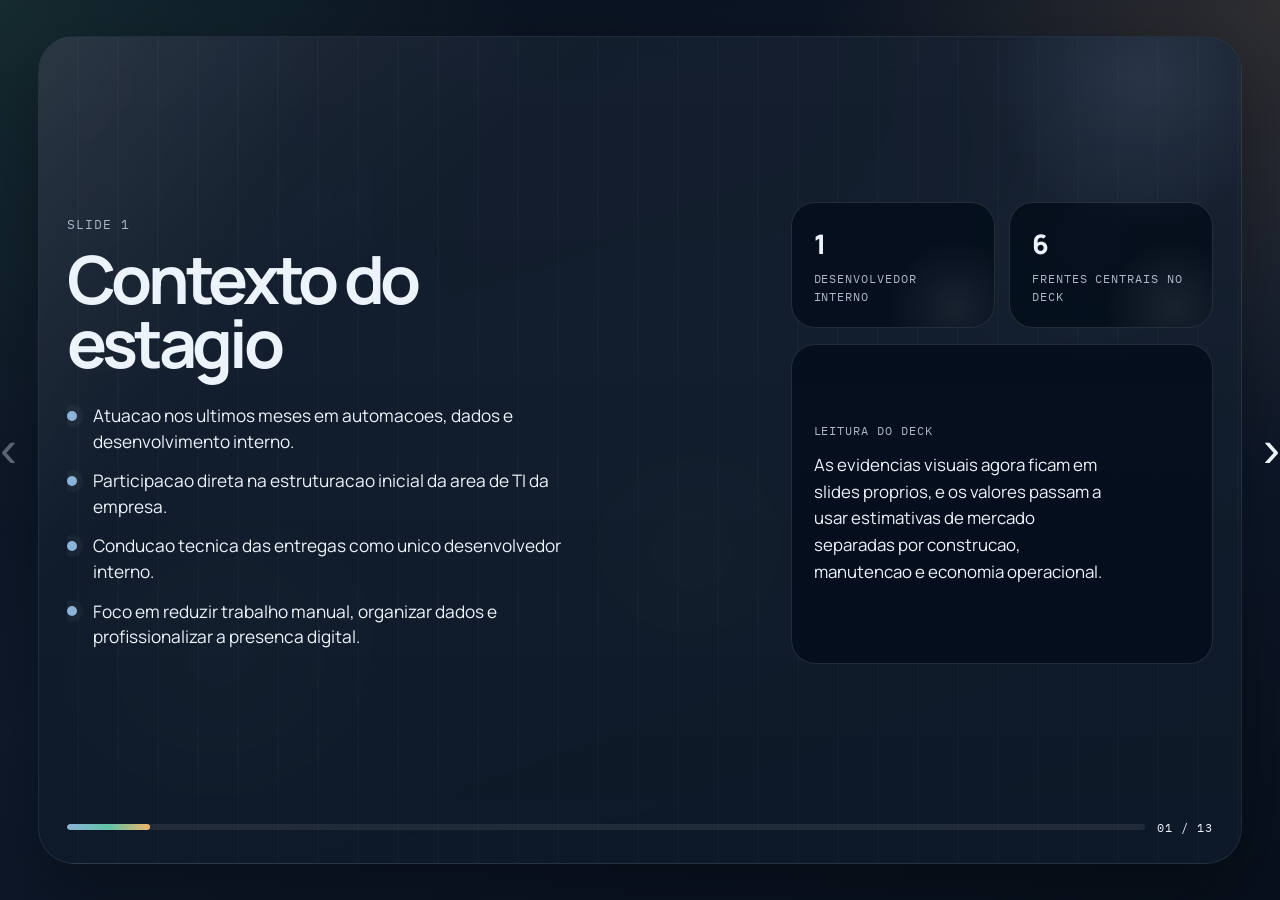
==== commit 56d3331e: "feat: atualizar contagem de slides e datas no manifesto" ====
--- a/pages/slides-efetivacao/index.html
+++ b/pages/slides-efetivacao/index.html
@@ -85,50 +85,10 @@
                         </div>
                     </section>
 
-                    <section class="slide accent-amber" data-title="Metodo das Estimativas">
+                    <section class="slide accent-emerald" data-title="Automacao RPA TMS">
                         <div class="slide-grid">
                             <div class="slide-copy">
                                 <p class="eyebrow">Slide 3</p>
-                                <h2 class="wide-title">Metodo das estimativas</h2>
-                                <ul class="bullet-list">
-                                    <li>Os valores mostram equivalentes de mercado 2025-2026 para contratar fornecedor externo ou consultoria.</li>
-                                    <li>Automacoes usam referencia publica de consultoria em torno de R$ 160/h.</li>
-                                    <li>Site institucional usa faixa publicada para desenvolvimento profissional e manutencao mensal.</li>
-                                    <li>CMS e ETL usam referencia de software sob medida entre R$ 120/h e R$ 180/h, com horas inferidas pelo escopo entregue.</li>
-                                </ul>
-                            </div>
-                            <aside class="impact-panel">
-                                <div class="estimate-grid">
-                                    <article class="estimate-card">
-                                        <span class="estimate-value">R$ 160/h</span>
-                                        <span class="estimate-label">consultoria / analise de sistemas</span>
-                                    </article>
-                                    <article class="estimate-card">
-                                        <span class="estimate-value">R$ 120-180/h</span>
-                                        <span class="estimate-label">software sob medida</span>
-                                    </article>
-                                    <article class="estimate-card">
-                                        <span class="estimate-value">R$ 45</span>
-                                        <span class="estimate-label">Power BI Pro por usuario / mes</span>
-                                    </article>
-                                    <article class="estimate-card">
-                                        <span class="estimate-value">R$ 200-800</span>
-                                        <span class="estimate-label">manutencao mensal de site</span>
-                                    </article>
-                                </div>
-                                <div class="impact-card">
-                                    <span class="impact-label">Fontes usadas</span>
-                                    <p>CFA, Portal Salario com base no CAGED, Huios Web, Hostinger, Aegis AI, JK Consultoria, Eden e editais publicos de 2025 para licenciamento Power BI.</p>
-                                </div>
-                                <p class="source-note">As horas de cada projeto sao inferencias conservadoras pelo escopo mostrado, nao um contrato fechado de mercado.</p>
-                            </aside>
-                        </div>
-                    </section>
-
-                    <section class="slide accent-emerald" data-title="Automacao RPA TMS">
-                        <div class="slide-grid">
-                            <div class="slide-copy">
-                                <p class="eyebrow">Slide 4</p>
                                 <h2>Automacao RPA TMS</h2>
                                 <ul class="bullet-list">
                                     <li>Automacao de cliques em uma rotina do TMS antes executada manualmente por cerca de 5 pessoas.</li>
@@ -164,7 +124,7 @@
                     <section class="slide accent-slate" data-title="SIPROQUIM Visual">
                         <div class="showcase-shell">
                             <div class="showcase-head">
-                                <p class="eyebrow">Slide 5</p>
+                                <p class="eyebrow">Slide 4</p>
                                 <h2 class="showcase-title">Processo SIPROQUIM</h2>
                                 <p class="showcase-summary">Captura do fluxo que passou a ser controlado e acompanhado automaticamente.</p>
                             </div>
@@ -195,11 +155,11 @@
                     <section class="slide accent-slate" data-title="Automacao SIPROQUIM">
                         <div class="slide-grid">
                             <div class="slide-copy">
-                                <p class="eyebrow">Slide 6</p>
+                                <p class="eyebrow">Slide 5</p>
                                 <h2 class="wide-title">Automacao SIPROQUIM</h2>
                                 <ul class="bullet-list">
                                     <li>O fluxo de regularizacao saiu de um prazo de 14 a 15 dias para processamento em menos de 1 dia.</li>
-                                    <li>A automacao assumiu envio, controle e acompanhamento de um processo antes fortemente manual.</li>
+                                    <li>A automacao assumiu o controle e acompanhamento de um processo antes fortemente manual.</li>
                                     <li>O equivalente externo para construir esse fluxo fica entre R$ 9 mil e R$ 13 mil.</li>
                                     <li>A sustentacao terceirizada ficaria entre R$ 500 e R$ 800 por mes.</li>
                                 </ul>
@@ -232,7 +192,7 @@
                         <div class="site-overview">
                             <header class="site-overview-header">
                                 <div class="site-heading-block">
-                                    <p class="eyebrow">Slide 7</p>
+                                    <p class="eyebrow">Slide 6</p>
                                     <h2 class="site-title">Evolucao do site institucional</h2>
                                     <p class="site-lead">A entrega saiu de um portal institucional inicial para uma base mais madura, pronta para CMS, novas secoes e manutencao mais previsivel.</p>
                                 </div>
@@ -288,7 +248,7 @@
                     <section class="slide accent-emerald" data-title="CMS Visual">
                         <div class="showcase-shell">
                             <div class="showcase-head">
-                                <p class="eyebrow">Slide 8</p>
+                                <p class="eyebrow">Slide 7</p>
                                 <h2 class="showcase-title">Dashboard do CMS</h2>
                                 <p class="showcase-summary">Painel administrativo criado separadamente do portal publico para dar autonomia de gestao e abrir espaco para novas funcoes.</p>
                             </div>
@@ -319,7 +279,7 @@
                     <section class="slide accent-emerald" data-title="CMS para Marketing">
                         <div class="slide-grid">
                             <div class="slide-copy">
-                                <p class="eyebrow">Slide 9</p>
+                                <p class="eyebrow">Slide 8</p>
                                 <h2 class="wide-title">Sistema CMS para marketing</h2>
                                 <ul class="bullet-list">
                                     <li>O site deixou de ser apenas institucional e passou a contar com uma camada administrativa separada.</li>
@@ -355,7 +315,7 @@
                     <section class="slide accent-slate" data-title="ETL Visual">
                         <div class="showcase-shell">
                             <div class="showcase-head">
-                                <p class="eyebrow">Slide 10</p>
+                                <p class="eyebrow">Slide 9</p>
                                 <h2 class="showcase-title">Sistema ETL / extracao de dados</h2>
                                 <p class="showcase-summary">Registro do codigo que estruturou a coleta, transformacao e consolidacao de dados internos.</p>
                             </div>
@@ -386,7 +346,7 @@
                     <section class="slide accent-slate" data-title="Infraestrutura de Dados">
                         <div class="slide-grid">
                             <div class="slide-copy">
-                                <p class="eyebrow">Slide 11</p>
+                                <p class="eyebrow">Slide 10</p>
                                 <h2 class="wide-title">Infraestrutura de dados (ETL)</h2>
                                 <ul class="bullet-list">
                                     <li>Projeto mais complexo do periodo, desenvolvido em Java para consolidar diferentes fontes internas.</li>
@@ -422,7 +382,7 @@
                     <section class="slide accent-amber" data-title="Power BI Visual">
                         <div class="showcase-shell">
                             <div class="showcase-head">
-                                <p class="eyebrow">Slide 12</p>
+                                <p class="eyebrow">Slide 11</p>
                                 <h2 class="showcase-title">Dashboard Power BI</h2>
                                 <p class="showcase-summary">Painel conectado a base tratada para acompanhar indicadores e apoiar leitura operacional.</p>
                             </div>
@@ -453,7 +413,7 @@
                     <section class="slide accent-amber" data-title="Business Intelligence">
                         <div class="slide-grid">
                             <div class="slide-copy">
-                                <p class="eyebrow">Slide 13</p>
+                                <p class="eyebrow">Slide 12</p>
                                 <h2 class="wide-title">Business Intelligence (Power BI)</h2>
                                 <ul class="bullet-list">
                                     <li>Os dashboards passaram a usar a base estruturada pelo ETL para leitura operacional mais rapida.</li>
@@ -489,7 +449,7 @@
                     <section class="slide accent-emerald" data-title="Evolucao da TI">
                         <div class="slide-grid">
                             <div class="slide-copy">
-                                <p class="eyebrow">Slide 14</p>
+                                <p class="eyebrow">Slide 13</p>
                                 <h2 class="wide-title">Valor entregue e proximo passo</h2>
                                 <ul class="bullet-list">
                                     <li>Somando as frentes principais, a equivalencia conservadora de mercado no primeiro ano fica entre R$ 127 mil e R$ 237 mil.</li>
@@ -523,7 +483,7 @@
                     <div class="progress-shell" aria-hidden="true">
                         <div class="progress-bar" id="progress-bar"></div>
                     </div>
-                    <span id="slide-indicator">01 / 14</span>
+                    <span id="slide-indicator">01 / 13</span>
                 </footer>
             </div>
 
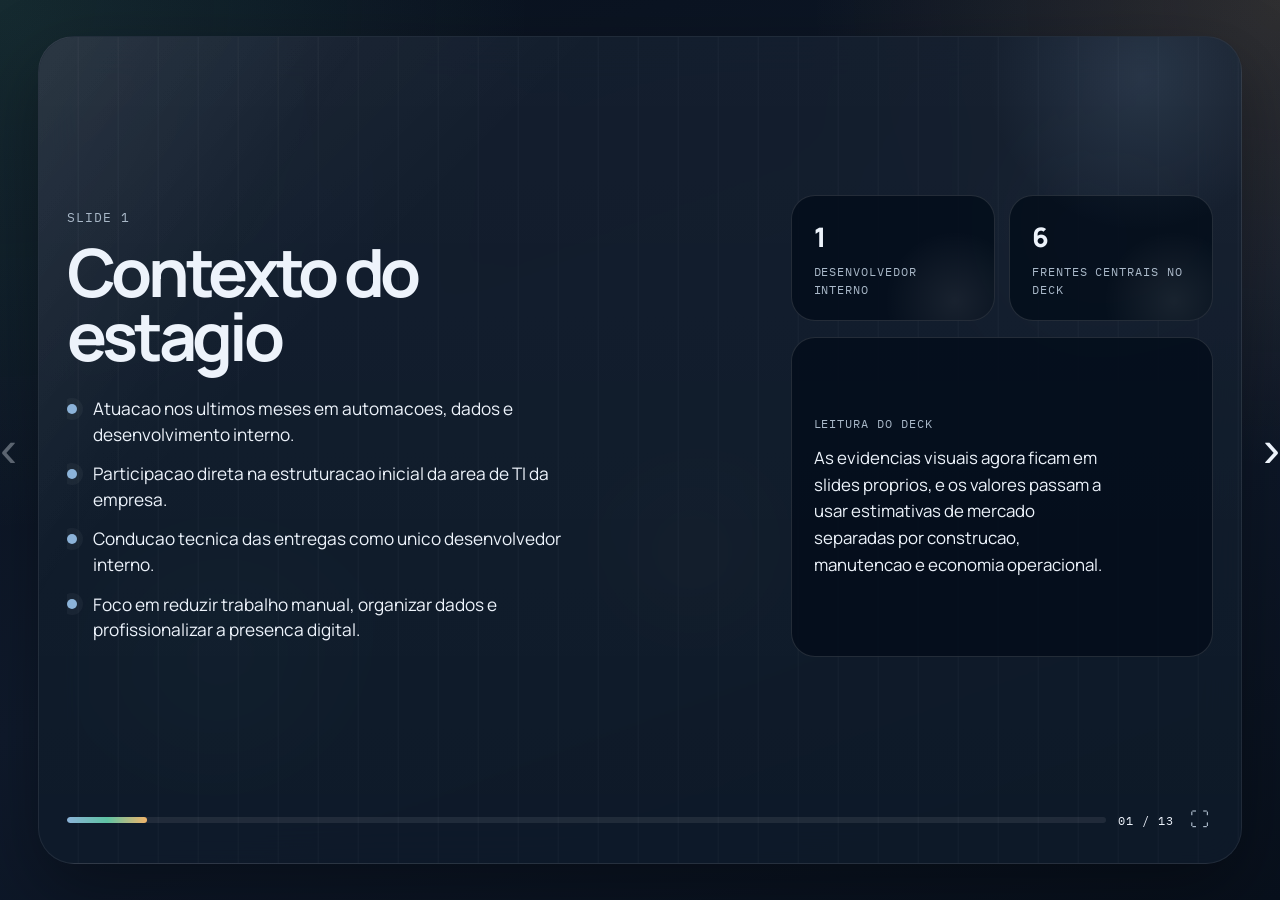
==== commit fdcd66cc: "Adiciona funcionalidade de tela cheia e melhorias de estilo - Implementa botão de tela cheia nas apr" ====
--- a/pages/slides-efetivacao/index.html
+++ b/pages/slides-efetivacao/index.html
@@ -484,6 +484,7 @@
                         <div class="progress-bar" id="progress-bar"></div>
                     </div>
                     <span id="slide-indicator">01 / 13</span>
+                    <button onclick="toggleFullscreen()" style="background: none; border: none; color: var(--text-muted); cursor: pointer; font-size: 1.2rem; padding: 4px;">⛶</button>
                 </footer>
             </div>
 
--- a/pages/slides-efetivacao/styles.css
+++ b/pages/slides-efetivacao/styles.css
@@ -789,8 +789,38 @@
     width: 42px;
     height: 90px;
     border: none;
-    border-radius: 0;
-    background: transparent;
+    border-radius: 6px;
+    background: var(--surface-light);
+}
+
+/* Fullscreen Imersivo */
+:fullscreen .page-shell {
+    padding: 0 !important;
+    background: #000 !important;
+}
+
+:fullscreen .deck-stage {
+    width: 100vw !important;
+    height: 100vh !important;
+    max-width: none !important;
+    margin: 0 !important;
+    border-radius: 0 !important;
+}
+
+:fullscreen .deck-card {
+    width: 100vw !important;
+    height: 100vh !important;
+    border-radius: 0 !important;
+    max-width: none !important;
+}
+
+:fullscreen .nav-arrow,
+:fullscreen .ambient,
+:fullscreen .card-footer {
+    display: none !important;
+}
+
+.nav-arrow {
     color: var(--text-main);
     display: grid;
     place-items: center;
